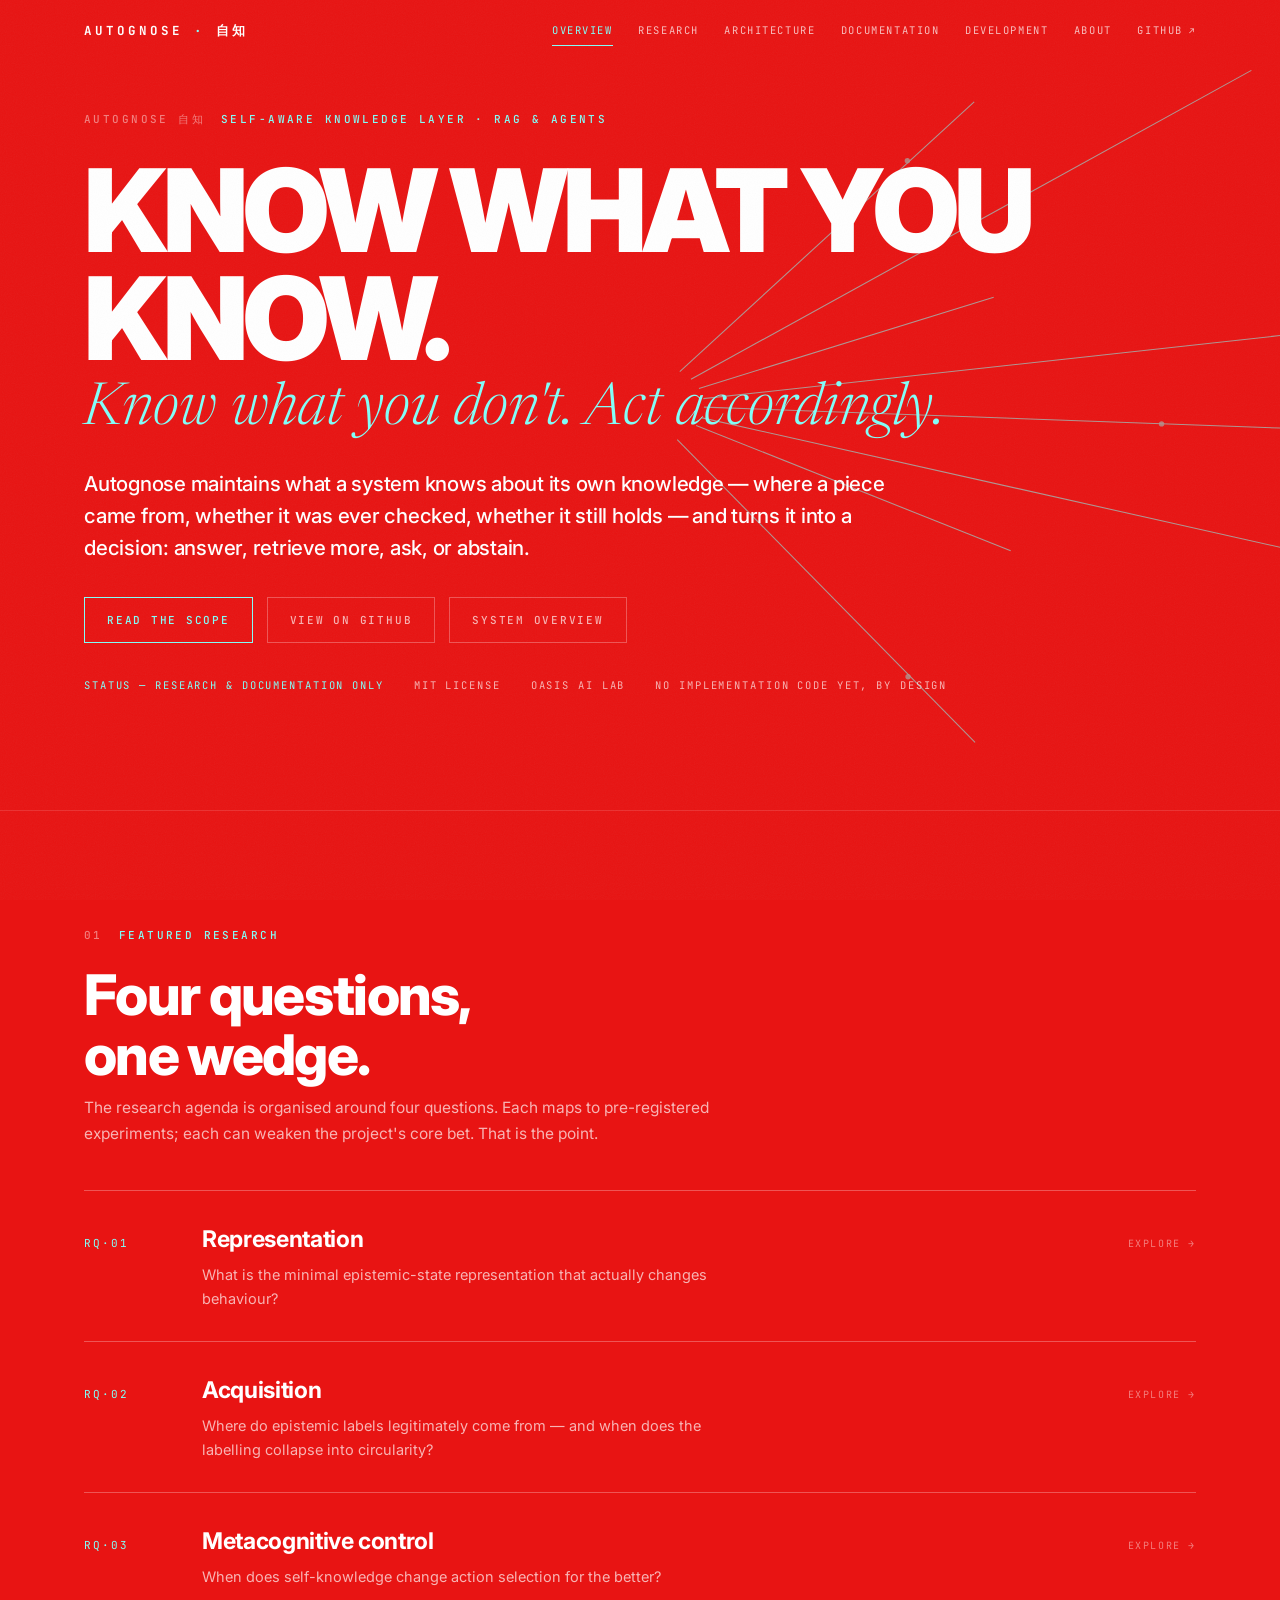
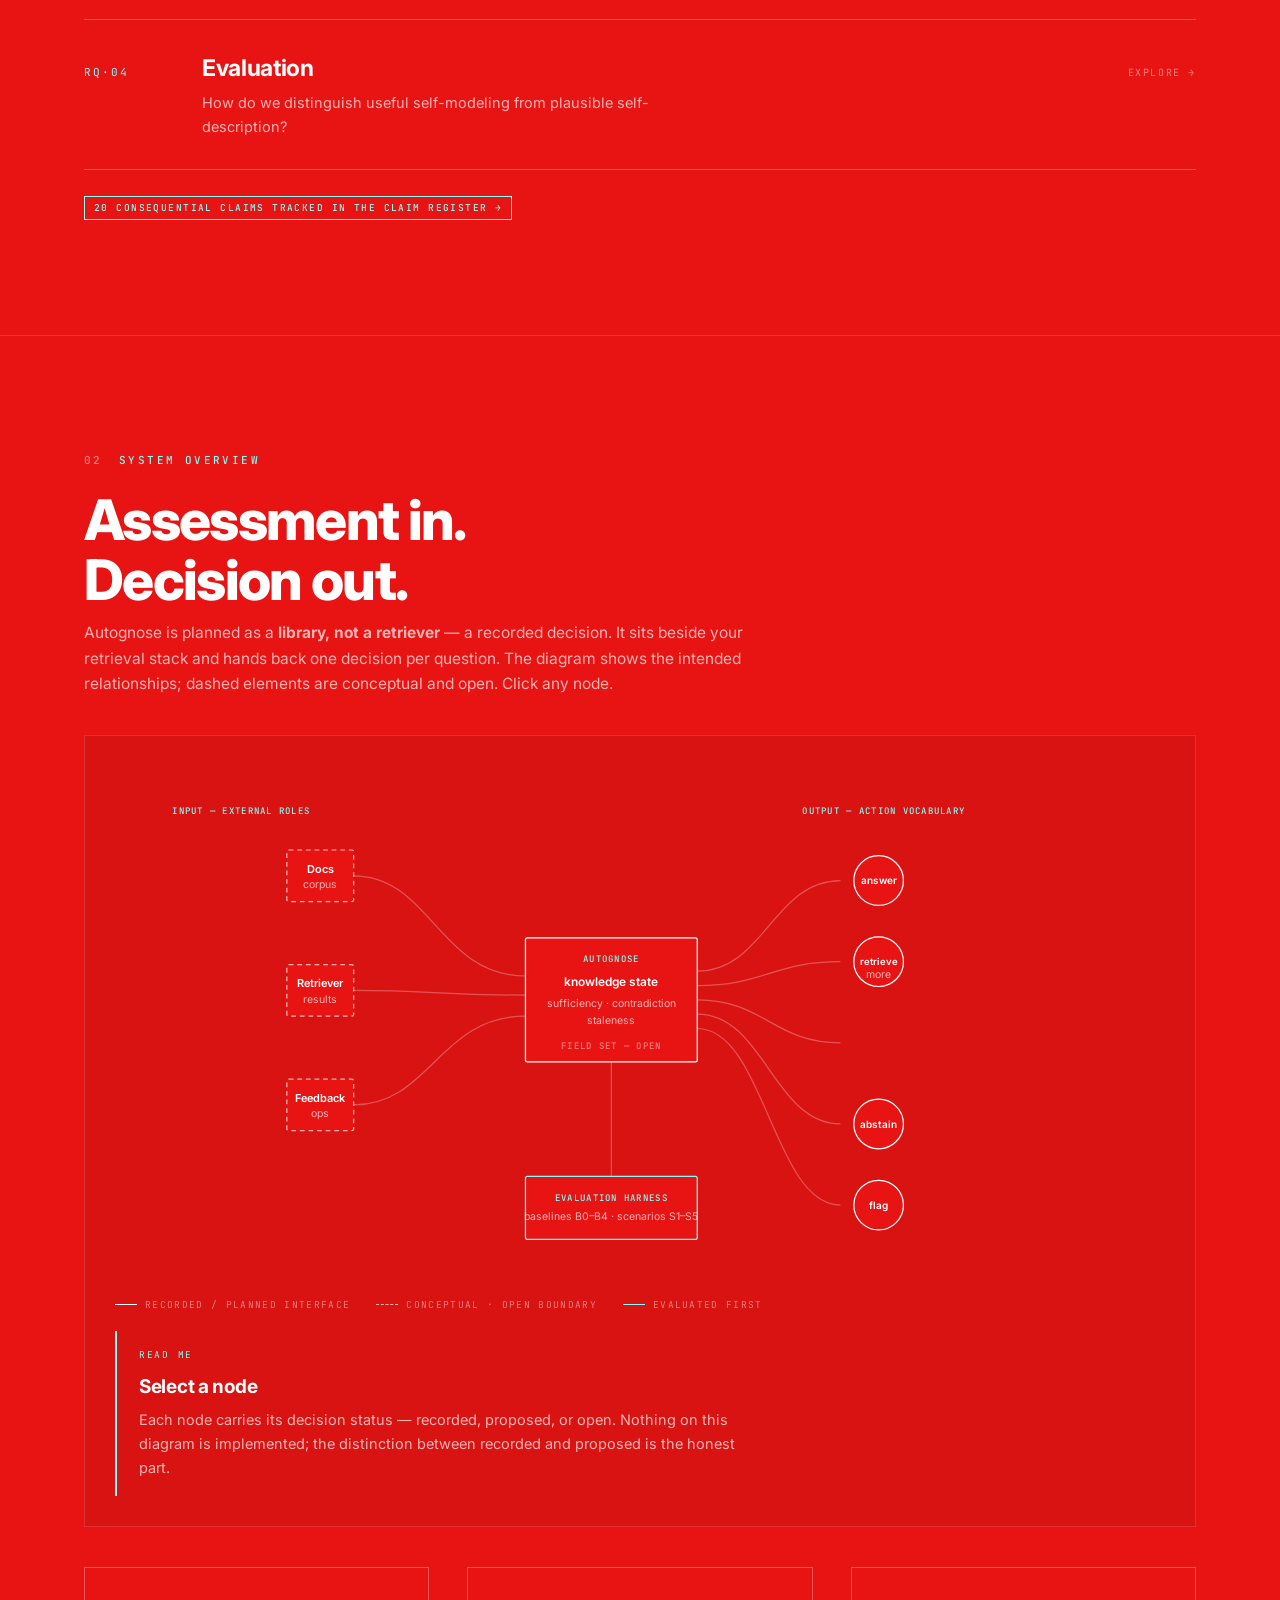
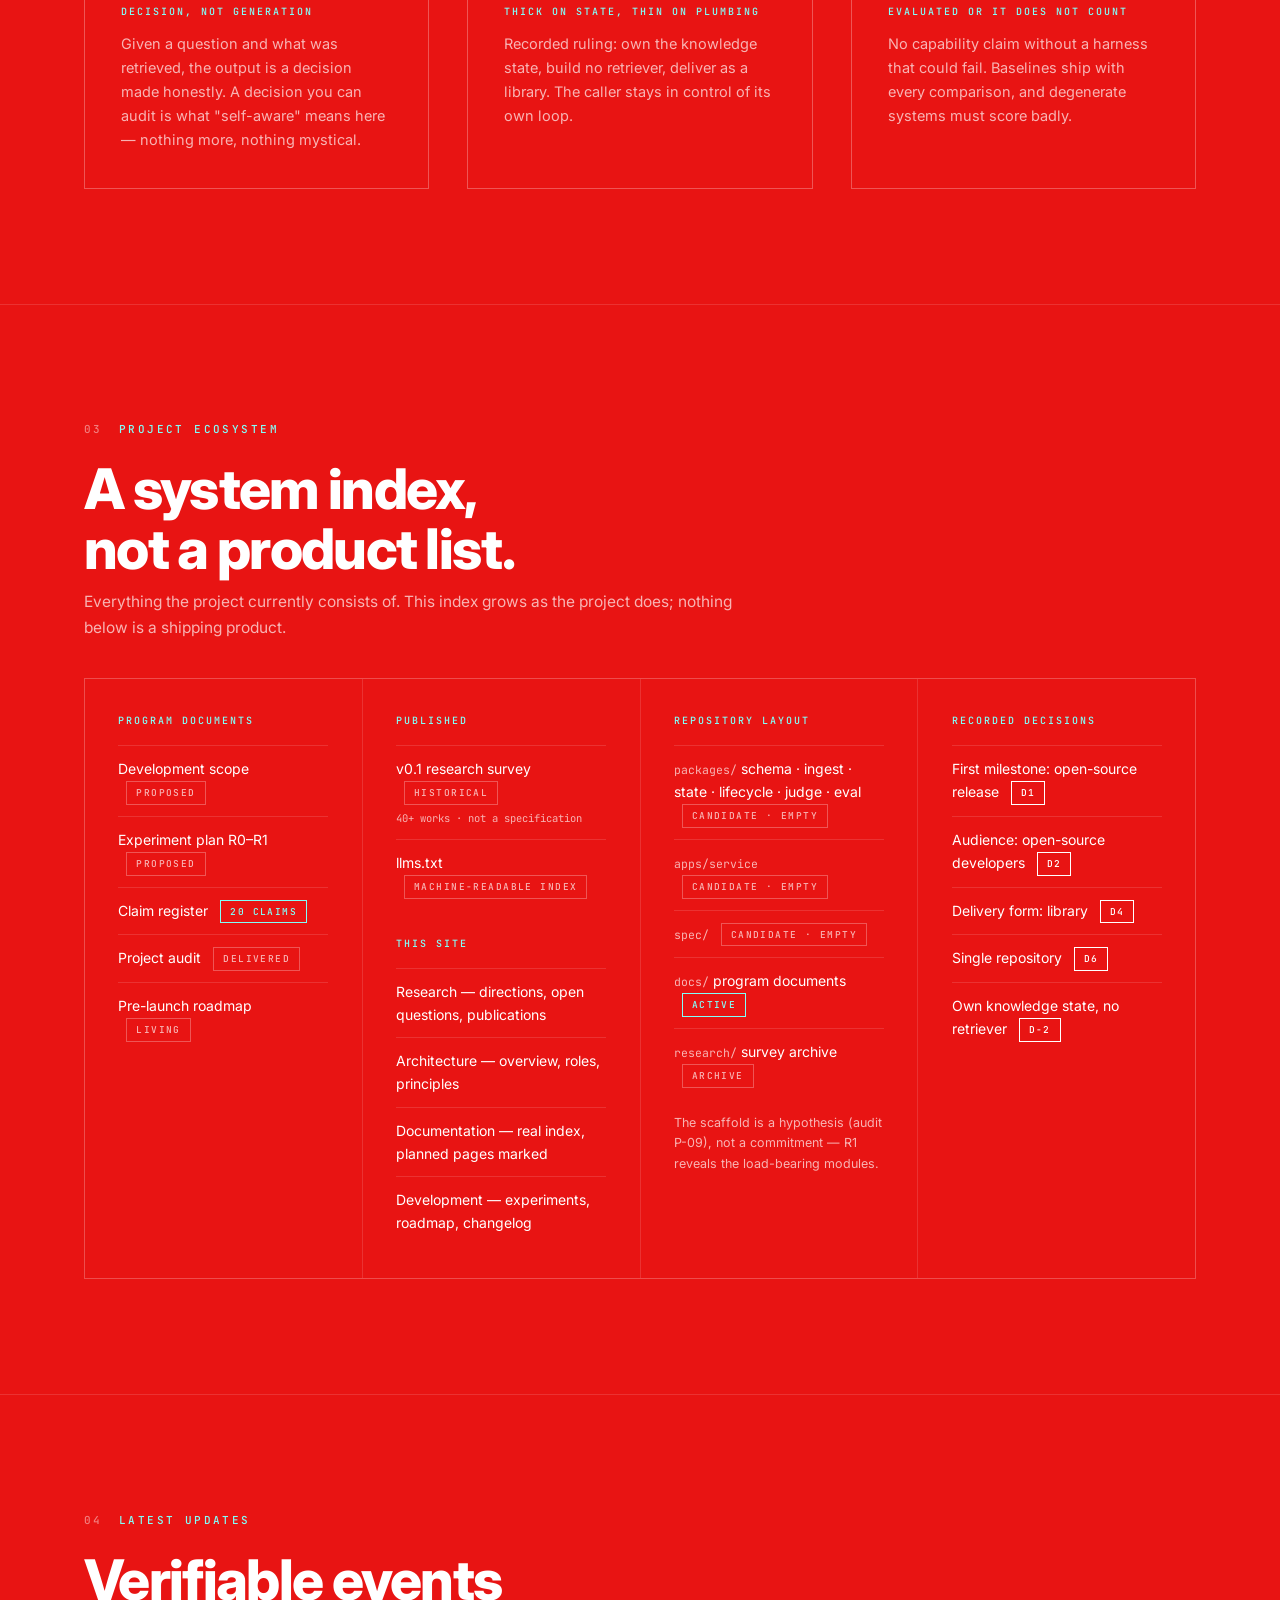
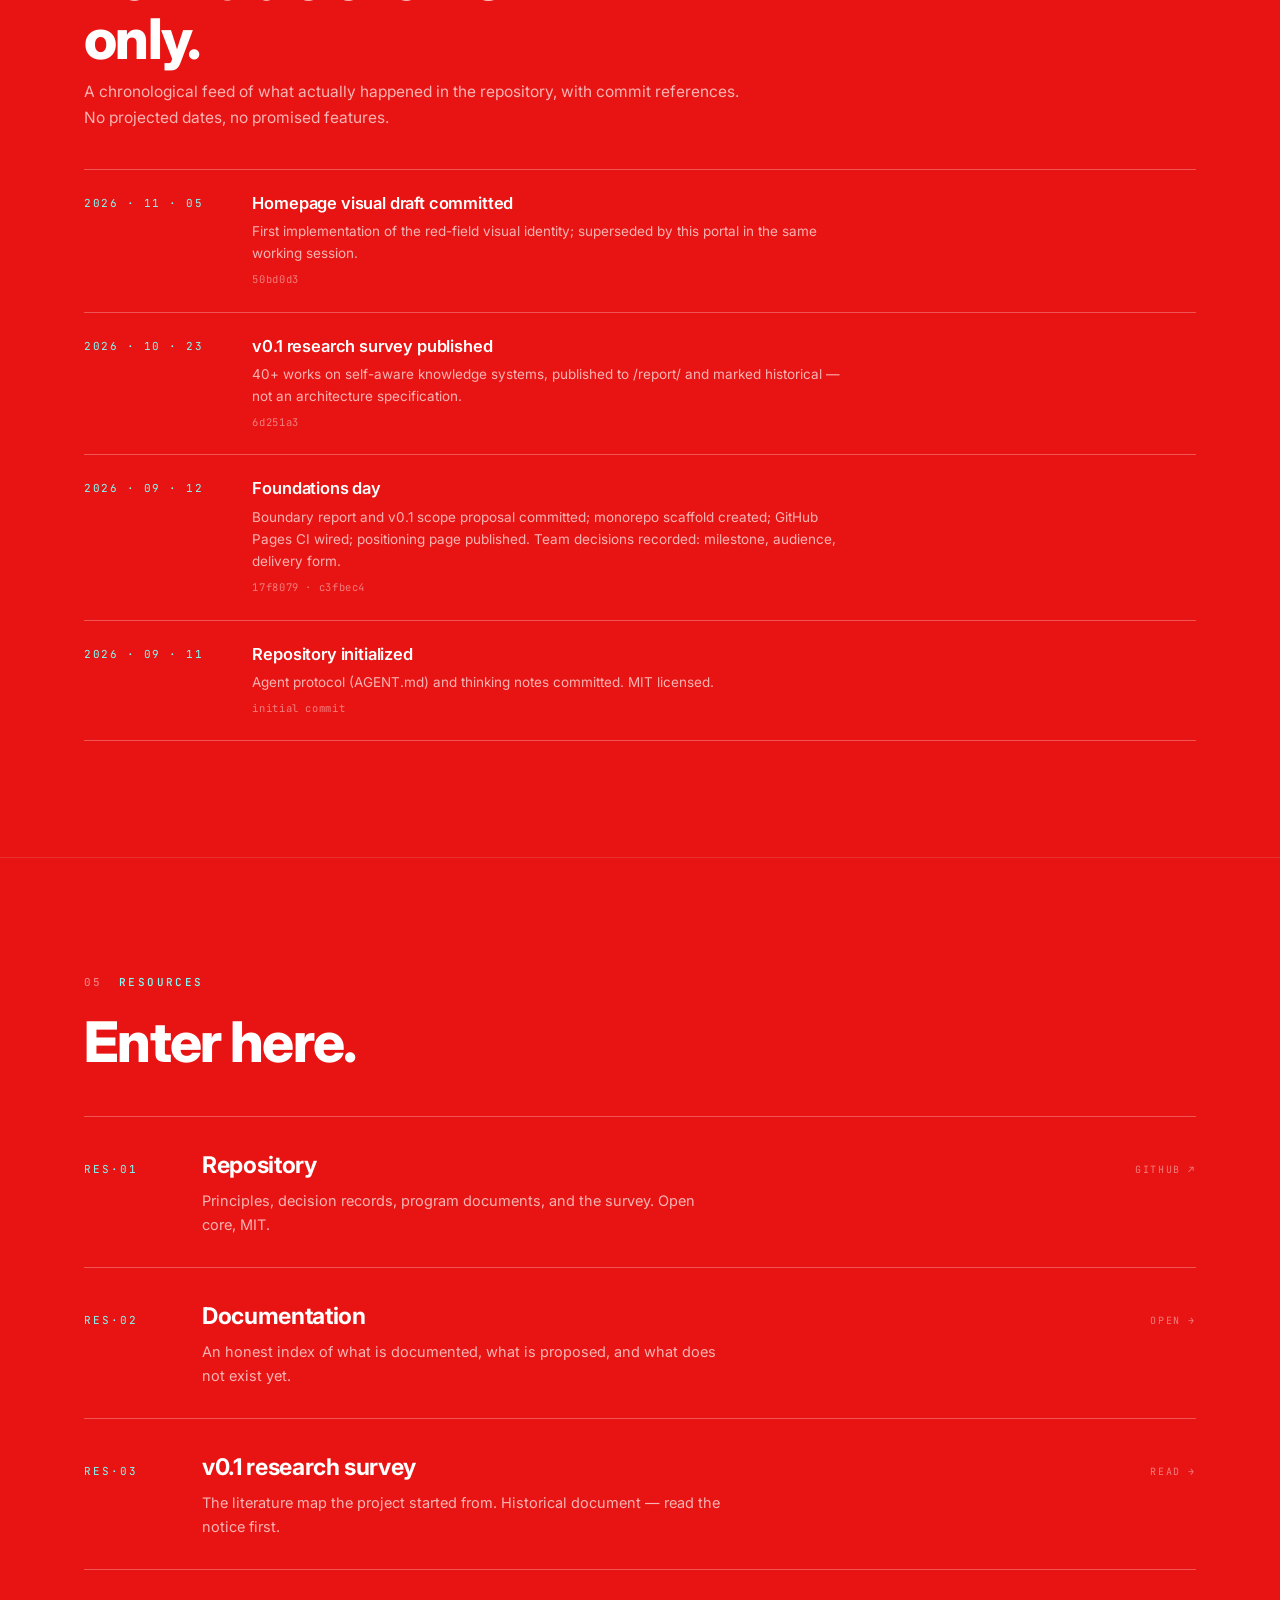
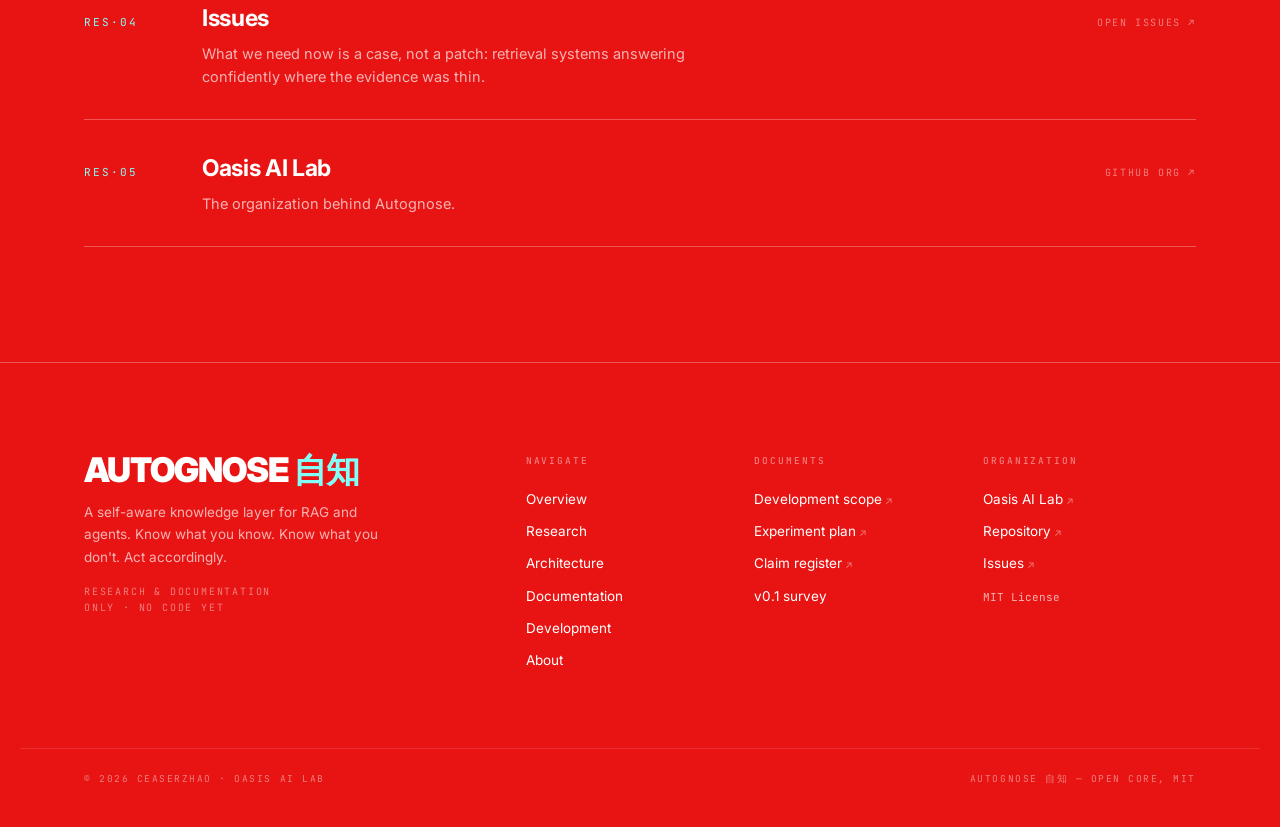
==== site/index.html @ 23b91447 "site: implement the official portal (multi-page) Replaces the single positioning page with a six-sec" ====
<!DOCTYPE html>
<html lang="en">
<head>
<meta charset="UTF-8">
<meta name="viewport" content="width=device-width, initial-scale=1.0">
<title>Autognose — Self-aware knowledge layer for RAG and agents</title>
<meta name="description" content="Autognose maintains what a system knows about its own knowledge — provenance, verification status, staleness, confidence — and turns it into a decision. Open-source research project. No code yet.">
<link rel="stylesheet" href="assets/portal.css">
</head>
<body data-page="overview" data-root="">

<!-- ═══ 02 · HERO ══════════════════════════════════════════════ -->
<section class="hero">
  <div class="hero-symbol" aria-hidden="true"><svg viewBox="0 0 1200 800" preserveAspectRatio="xMidYMid slice"><g></g></svg></div>
  <div class="wrap hero-inner">
    <p class="kicker rv"><span class="no">Autognose 自知</span> Self-aware knowledge layer · RAG &amp; agents</p>
    <h1 class="h-display" data-kinetic style="margin-top:28px">Know what you know.</h1>
    <h1 class="h-display" style="font-size:clamp(30px,4.6vw,64px);color:var(--cyan);text-transform:none;font-family:var(--serif);font-weight:300;letter-spacing:0;font-style:italic;margin-top:10px">Know what you don't. Act accordingly.</h1>
    <p class="lede rv d3" style="margin-top:30px">
      Autognose maintains what a system knows about its own knowledge — where a piece came from,
      whether it was ever checked, whether it still holds — and turns it into a decision:
      answer, retrieve more, ask, or abstain.
    </p>
    <div class="hero-actions rv d4">
      <a class="btn cy" href="https://github.com/Oasis-AI-Lab/Autognose/blob/main/docs/DEVELOPMENT_SCOPE.md" target="_blank" rel="noopener">Read the scope</a>
      <a class="btn ghost" href="https://github.com/Oasis-AI-Lab/Autognose" target="_blank" rel="noopener">View on GitHub</a>
      <a class="btn ghost" href="#overview">System overview</a>
    </div>
    <div class="hero-status rv d5">
      <span class="live">Status — research &amp; documentation only</span>
      <span>MIT license</span>
      <span>Oasis AI Lab</span>
      <span>No implementation code yet, by design</span>
    </div>
  </div>
</section>

<!-- ═══ 03 · FEATURED RESEARCH ═════════════════════════════════ -->
<section id="research">
  <div class="wrap">
    <p class="kicker rv"><span class="no">01</span> Featured research</p>
    <h2 class="h-xl rv-l" style="margin:22px 0 10px">Four questions,<br>one wedge.</h2>
    <p class="body-dim rv d1" style="margin-bottom:44px">
      The research agenda is organised around four questions. Each maps to pre-registered
      experiments; each can weaken the project's core bet. That is the point.
    </p>
    <div class="idx">
      <a class="idx-row rv" href="research/#rq-01">
        <span class="rn">RQ·01</span>
        <span><h3>Representation</h3>
          <p>What is the minimal epistemic-state representation that actually changes behaviour?</p></span>
        <span class="go">Explore →</span>
      </a>
      <a class="idx-row rv d1" href="research/#rq-02">
        <span class="rn">RQ·02</span>
        <span><h3>Acquisition</h3>
          <p>Where do epistemic labels legitimately come from — and when does the labelling collapse into circularity?</p></span>
        <span class="go">Explore →</span>
      </a>
      <a class="idx-row rv d2" href="research/#rq-03">
        <span class="rn">RQ·03</span>
        <span><h3>Metacognitive control</h3>
          <p>When does self-knowledge change action selection for the better?</p></span>
        <span class="go">Explore →</span>
      </a>
      <a class="idx-row rv d3" href="research/#rq-04">
        <span class="rn">RQ·04</span>
        <span><h3>Evaluation</h3>
          <p>How do we distinguish useful self-modeling from plausible self-description?</p></span>
        <span class="go">Explore →</span>
      </a>
    </div>
    <p class="rv d3" style="margin-top:22px">
      <a class="chip cy" href="https://github.com/Oasis-AI-Lab/Autognose/blob/main/docs/CLAIM_REGISTER.md" target="_blank" rel="noopener">20 consequential claims tracked in the claim register →</a>
    </p>
  </div>
</section>

<!-- ═══ 04 · SYSTEM OVERVIEW ═══════════════════════════════════ -->
<section id="overview">
  <div class="wrap">
    <p class="kicker rv"><span class="no">02</span> System overview</p>
    <h2 class="h-xl rv-l" style="margin:22px 0 10px">Assessment in.<br>Decision out.</h2>
    <p class="body-dim rv d1" style="margin-bottom:38px">
      Autognose is planned as a <strong>library, not a retriever</strong> — a recorded decision.
      It sits beside your retrieval stack and hands back one decision per question.
      The diagram shows the intended relationships; dashed elements are conceptual and open.
      Click any node.
    </p>

    <div class="diagram-block rv d1">
      <svg class="net" viewBox="0 0 1100 540" role="img" aria-label="Interactive diagram: information sources and retrieval results flow into the Autognose knowledge state, which drives one of five decision actions; an evaluation harness scores both">
        <!-- edges -->
        <path class="edge" data-edge d="M250,115 C330,115 340,220 430,220"/>
        <path class="edge" data-edge d="M250,235 C330,235 340,240 430,240"/>
        <path class="edge dash" data-edge d="M250,355 C330,355 340,262 430,262"/>
        <path class="edge" data-edge d="M610,215 C680,215 690,120 760,120"/>
        <path class="edge" data-edge d="M610,230 C680,230 690,205 760,205"/>
        <path class="edge" data-edge d="M610,245 C680,245 690,290 760,290"/>
        <path class="edge" data-edge d="M610,260 C680,260 690,375 760,375"/>
        <path class="edge" data-edge d="M610,275 C680,275 690,460 760,460"/>
        <path class="edge dash" data-edge d="M520,430 L520,310"/>

        <!-- inputs (external roles — dashed: conceptual boundary) -->
        <g data-node="sources" class="rv">
          <rect class="shape dash" x="180" y="88" width="70" height="54" rx="2"/>
          <text x="215" y="112" text-anchor="middle" font-size="11.5">Docs</text>
          <text class="sub" x="215" y="128" text-anchor="middle">corpus</text>
        </g>
        <g data-node="retrieval" class="rv d1">
          <rect class="shape dash" x="180" y="208" width="70" height="54" rx="2"/>
          <text x="215" y="232" text-anchor="middle" font-size="11.5">Retriever</text>
          <text class="sub" x="215" y="248" text-anchor="middle">results</text>
        </g>
        <g data-node="feedback" class="rv d2">
          <rect class="shape dash" x="180" y="328" width="70" height="54" rx="2"/>
          <text x="215" y="352" text-anchor="middle" font-size="11.5">Feedback</text>
          <text class="sub" x="215" y="368" text-anchor="middle">ops</text>
        </g>

        <!-- centre: knowledge state -->
        <g data-node="state">
          <rect class="shape" x="430" y="180" width="180" height="130" rx="2"/>
          <text class="lbl" x="520" y="205" text-anchor="middle">Autognose</text>
          <text x="520" y="230" text-anchor="middle" font-size="12.5">knowledge state</text>
          <text class="sub" x="520" y="252" text-anchor="middle">sufficiency · contradiction</text>
          <text class="sub" x="520" y="270" text-anchor="middle">staleness</text>
          <text class="lbl" x="520" y="296" text-anchor="middle" style="fill:var(--faint)">field set — open</text>
        </g>

        <!-- actions -->
        <g data-node="actions">
          <g class="rv d2"><circle class="shape" cx="800" cy="120" r="26"/><text x="800" y="124" text-anchor="middle" font-size="10.5">answer</text></g>
          <g class="rv d3"><circle class="shape" cx="800" cy="205" r="26"/><text x="800" y="209" text-anchor="middle" font-size="10">retrieve</text><text class="sub" x="800" y="222" text-anchor="middle">more</text></g>
          <g class="rv d3"><circle class="shape" cx="800" cy="290" r="26"/><text x="800" y="294" text-anchor="middle" font-size="10.5">ask</text></g>
          <g class="rv d4"><circle class="shape" cx="800" cy="375" r="26"/><text x="800" y="379" text-anchor="middle" font-size="10.5">abstain</text></g>
          <g class="rv d4"><circle class="shape" cx="800" cy="460" r="26"/><text x="800" y="464" text-anchor="middle" font-size="10.5">flag</text></g>
        </g>

        <!-- evaluation harness -->
        <g data-node="harness" class="rv d5">
          <rect class="shape open" x="430" y="430" width="180" height="66" rx="2"/>
          <text class="lbl" x="520" y="456" text-anchor="middle">Evaluation harness</text>
          <text class="sub" x="520" y="476" text-anchor="middle">baselines B0–B4 · scenarios S1–S5</text>
        </g>

        <text class="lbl" x="60" y="50">input — external roles</text>
        <text class="lbl" x="720" y="50">output — action vocabulary</text>
      </svg>

      <div class="legend">
        <span><i></i>Recorded / planned interface</span>
        <span class="l-dash"><i></i>Conceptual · open boundary</span>
        <span class="l-cyan"><i></i>Evaluated first</span>
      </div>

      <div class="detail" aria-live="polite">
        <p class="dt-tag">Read me</p>
        <h3>Select a node</h3>
        <p>Each node carries its decision status — recorded, proposed, or open. Nothing on this
        diagram is implemented; the distinction between recorded and proposed is the honest part.</p>
      </div>
    </div>

    <script type="application/json" id="node-data">
    {
      "sources":   {"status":"External role · recorded boundary","title":"Information sources","body":"Evidence, observations, historical records, operational feedback. Autognose consumes what they expose; it does not own them."},
      "retrieval": {"status":"External role · recorded decision (D-2)","title":"Retrieval results","body":"The caller's retriever stays untouched. Recorded ruling: Autognose owns knowledge state and builds no retriever — the caller decides whether to act on the assessment."},
      "feedback":  {"status":"External role · proposed (limited scenarios)","title":"Operational feedback","body":"Tool states, source health, task context. Scoped to limited scenarios in the first milestone only; everything beyond that is deferred, not promised."},
      "state":     {"status":"Autognose · proposed focus","title":"Knowledge state","body":"Assessments along three proposed phenomena: evidence sufficiency, contradiction, staleness — observable from document metadata plus retrieval scores, no model internals required. The exact field set is the project's longest-standing open decision (OD-2): it determines the public API, so none exists yet."},
      "actions":   {"status":"Output contract · proposed","title":"Action vocabulary","body":"One action per question: answer, retrieve more, ask, abstain, or flag for review. 'Unknown' is a legal assessment — a system that cannot tell must be able to say so without penalty."},
      "harness":   {"status":"R0 · proposed, pre-registered","title":"Evaluation harness","body":"An evaluation that can fail honestly: five scenario families with ground truth by construction, five baselines (always-answer, always-abstain, retrieval-only, rule-based, score-only), and assessment quality reported separately from downstream utility. Always."}
    }
    </script>

    <div class="panel-grid" style="margin-top:40px">
      <div class="panel rv"><h4>Decision, not generation</h4>
        <p>Given a question and what was retrieved, the output is a decision made honestly.
        A decision you can audit is what "self-aware" means here — nothing more, nothing mystical.</p></div>
      <div class="panel rv d1"><h4>Thick on state, thin on plumbing</h4>
        <p>Recorded ruling: own the knowledge state, build no retriever, deliver as a library.
        The caller stays in control of its own loop.</p></div>
      <div class="panel rv d2"><h4>Evaluated or it does not count</h4>
        <p>No capability claim without a harness that could fail. Baselines ship with every
        comparison, and degenerate systems must score badly.</p></div>
    </div>
  </div>
</section>

<!-- ═══ 05 · PROJECT ECOSYSTEM ═════════════════════════════════ -->
<section id="ecosystem">
  <div class="wrap">
    <p class="kicker rv"><span class="no">03</span> Project ecosystem</p>
    <h2 class="h-xl rv-l" style="margin:22px 0 10px">A system index,<br>not a product list.</h2>
    <p class="body-dim rv d1" style="margin-bottom:38px">
      Everything the project currently consists of. This index grows as the project does;
      nothing below is a shipping product.
    </p>
    <div class="eco">
      <div class="eco-col eco-4 rv">
        <h3>Program documents</h3>
        <ul>
          <li><a href="https://github.com/Oasis-AI-Lab/Autognose/blob/main/docs/DEVELOPMENT_SCOPE.md" target="_blank" rel="noopener">Development scope</a> <span class="chip">proposed</span></li>
          <li><a href="https://github.com/Oasis-AI-Lab/Autognose/blob/main/docs/EXPERIMENT_PLAN.md" target="_blank" rel="noopener">Experiment plan R0–R1</a> <span class="chip">proposed</span></li>
          <li><a href="https://github.com/Oasis-AI-Lab/Autognose/blob/main/docs/CLAIM_REGISTER.md" target="_blank" rel="noopener">Claim register</a> <span class="chip cy">20 claims</span></li>
          <li><a href="https://github.com/Oasis-AI-Lab/Autognose/blob/main/docs/research/PROJECT_AUDIT.md" target="_blank" rel="noopener">Project audit</a> <span class="chip">delivered</span></li>
          <li><a href="https://github.com/Oasis-AI-Lab/Autognose/blob/main/docs/roadmap/PRE_LAUNCH_ROADMAP.md" target="_blank" rel="noopener">Pre-launch roadmap</a> <span class="chip">living</span></li>
        </ul>
      </div>
      <div class="eco-col eco-4 rv d1">
        <h3>Published</h3>
        <ul>
          <li><a href="report/">v0.1 research survey</a> <span class="chip">historical</span>
            <br><span class="mono" style="font-size:10.5px">40+ works · not a specification</span></li>
          <li><a href="https://raw.githubusercontent.com/Oasis-AI-Lab/Autognose/main/site/llms.txt" target="_blank" rel="noopener">llms.txt</a> <span class="chip">machine-readable index</span></li>
        </ul>
        <h3 style="margin-top:26px">This site</h3>
        <ul>
          <li><a href="research/">Research</a> — directions, open questions, publications</li>
          <li><a href="architecture/">Architecture</a> — overview, roles, principles</li>
          <li><a href="documentation/">Documentation</a> — real index, planned pages marked</li>
          <li><a href="development/">Development</a> — experiments, roadmap, changelog</li>
        </ul>
      </div>
      <div class="eco-col eco-4 rv d2">
        <h3>Repository layout</h3>
        <ul>
          <li><span class="mono">packages/</span> schema · ingest · state · lifecycle · judge · eval <span class="chip">candidate · empty</span></li>
          <li><span class="mono">apps/service</span> <span class="chip">candidate · empty</span></li>
          <li><span class="mono">spec/</span> <span class="chip">candidate · empty</span></li>
          <li><span class="mono">docs/</span> program documents <span class="chip cy">active</span></li>
          <li><span class="mono">research/</span> survey archive <span class="chip">archive</span></li>
        </ul>
        <p class="body-dim" style="font-size:12.5px;margin-top:14px">The scaffold is a hypothesis
        (audit P-09), not a commitment — R1 reveals the load-bearing modules.</p>
      </div>
      <div class="eco-col eco-4 rv d3">
        <h3>Recorded decisions</h3>
        <ul>
          <li>First milestone: open-source release <span class="chip wt">D1</span></li>
          <li>Audience: open-source developers <span class="chip wt">D2</span></li>
          <li>Delivery form: library <span class="chip wt">D4</span></li>
          <li>Single repository <span class="chip wt">D6</span></li>
          <li>Own knowledge state, no retriever <span class="chip wt">D-2</span></li>
        </ul>
      </div>
    </div>
  </div>
</section>

<!-- ═══ 06 · LATEST UPDATES ════════════════════════════════════ -->
<section id="updates">
  <div class="wrap">
    <p class="kicker rv"><span class="no">04</span> Latest updates</p>
    <h2 class="h-xl rv-l" style="margin:22px 0 10px">Verifiable events<br>only.</h2>
    <p class="body-dim rv d1" style="margin-bottom:38px">
      A chronological feed of what actually happened in the repository, with commit references.
      No projected dates, no promised features.
    </p>
    <div class="feed">
      <div class="feed-item rv">
        <span class="fd">2026 · 11 · 05</span>
        <div><h3>Homepage visual draft committed</h3>
          <p>First implementation of the red-field visual identity; superseded by this portal in the same working session.</p>
          <span class="sha">50bd0d3</span></div>
      </div>
      <div class="feed-item rv d1">
        <span class="fd">2026 · 10 · 23</span>
        <div><h3>v0.1 research survey published</h3>
          <p>40+ works on self-aware knowledge systems, published to /report/ and marked historical — not an architecture specification.</p>
          <span class="sha">6d251a3</span></div>
      </div>
      <div class="feed-item rv d2">
        <span class="fd">2026 · 09 · 12</span>
        <div><h3>Foundations day</h3>
          <p>Boundary report and v0.1 scope proposal committed; monorepo scaffold created; GitHub Pages CI wired; positioning page published. Team decisions recorded: milestone, audience, delivery form.</p>
          <span class="sha">17f8079 · c3fbec4</span></div>
      </div>
      <div class="feed-item rv d3">
        <span class="fd">2026 · 09 · 11</span>
        <div><h3>Repository initialized</h3>
          <p>Agent protocol (AGENT.md) and thinking notes committed. MIT licensed.</p>
          <span class="sha">initial commit</span></div>
      </div>
    </div>
  </div>
</section>

<!-- ═══ 07 · RESOURCES ═════════════════════════════════════════ -->
<section id="resources">
  <div class="wrap">
    <p class="kicker rv"><span class="no">05</span> Resources</p>
    <h2 class="h-xl rv-l" style="margin:22px 0 44px">Enter here.</h2>
    <div class="idx">
      <a class="idx-row rv" href="https://github.com/Oasis-AI-Lab/Autognose" target="_blank" rel="noopener">
        <span class="rn">RES·01</span>
        <span><h3>Repository</h3><p>Principles, decision records, program documents, and the survey. Open core, MIT.</p></span>
        <span class="go">GitHub ↗</span>
      </a>
      <a class="idx-row rv d1" href="documentation/">
        <span class="rn">RES·02</span>
        <span><h3>Documentation</h3><p>An honest index of what is documented, what is proposed, and what does not exist yet.</p></span>
        <span class="go">Open →</span>
      </a>
      <a class="idx-row rv d2" href="report/">
        <span class="rn">RES·03</span>
        <span><h3>v0.1 research survey</h3><p>The literature map the project started from. Historical document — read the notice first.</p></span>
        <span class="go">Read →</span>
      </a>
      <a class="idx-row rv d3" href="https://github.com/Oasis-AI-Lab/Autognose/issues" target="_blank" rel="noopener">
        <span class="rn">RES·04</span>
        <span><h3>Issues</h3><p>What we need now is a case, not a patch: retrieval systems answering confidently where the evidence was thin.</p></span>
        <span class="go">Open issues ↗</span>
      </a>
      <a class="idx-row rv d4" href="https://github.com/Oasis-AI-Lab" target="_blank" rel="noopener">
        <span class="rn">RES·05</span>
        <span><h3>Oasis AI Lab</h3><p>The organization behind Autognose.</p></span>
        <span class="go">GitHub org ↗</span>
      </a>
    </div>
  </div>
</section>

<script src="assets/portal.js"></script>
</body>
</html>
---- site/assets/portal.css ----
/* ════════════════════════════════════════════════════════════════
   AUTOGNOSE · PORTAL DESIGN SYSTEM
   Palette (fixed by design brief):  field #E81413 · type #FFFFFF · accent #82FFF9
   Typography: Inter (display/text) · JetBrains Mono (labels/data) · Newsreader (accent italics)
   Structure: 12-col grid, hairline rules, constructive linework, no cards-with-shadows.
   Motion: one easing curve, two durations; everything gated on .js and
           prefers-reduced-motion.
   ════════════════════════════════════════════════════════════════ */
@import url('https://fonts.googleapis.com/css2?family=Inter:wght@400;500;600;700;800;900&family=Newsreader:ital,opsz,wght@1,6..72,300;1,6..72,400&family=JetBrains+Mono:wght@400;500;700&display=swap');

:root{
  --red:#E81413;
  --red-deep:#C40F0E;
  --red-dark:#9E0B0A;
  --white:#FFFFFF;
  --cyan:#82FFF9;
  --hair:rgba(255,255,255,.28);
  --hair-faint:rgba(255,255,255,.13);
  --dim:rgba(255,255,255,.68);
  --faint:rgba(255,255,255,.45);
  --mono:"JetBrains Mono",ui-monospace,SFMono-Regular,Menlo,Consolas,monospace;
  --sans:"Inter","Noto Sans SC","PingFang SC","Microsoft YaHei",sans-serif;
  --serif:"Newsreader",Georgia,"Songti SC",serif;
  --max:1240px;
  --gutter:clamp(22px,5vw,72px);
  --ease:cubic-bezier(.16,1,.3,1);
  --t-fast:.35s;
  --t-slow:.9s;
}

*{box-sizing:border-box;margin:0;padding:0}
html{scroll-behavior:smooth;-webkit-text-size-adjust:100%}
body{
  background:var(--red);color:var(--white);
  font-family:var(--sans);font-size:16.5px;line-height:1.65;
  -webkit-font-smoothing:antialiased;overflow-x:clip;
}
::selection{background:var(--cyan);color:var(--red)}
a{color:inherit;text-decoration:none}
img,svg{display:block;max-width:100%}

/* film grain */
body::after{
  content:"";position:fixed;inset:0;z-index:60;pointer-events:none;
  background-image:url("data:image/svg+xml,%3Csvg xmlns='http://www.w3.org/2000/svg' width='160' height='160'%3E%3Cfilter id='n'%3E%3CfeTurbulence type='fractalNoise' baseFrequency='0.9' numOctaves='2' stitchTiles='stitch'/%3E%3CfeColorMatrix type='saturate' values='0'/%3E%3CfeComponentTransfer%3E%3CfeFuncA type='linear' slope='0.05'/%3E%3C/feComponentTransfer%3E%3C/filter%3E%3Crect width='160' height='160' filter='url(%23n)'/%3E%3C/svg%3E");
}

.wrap{max-width:var(--max);margin:0 auto;padding:0 var(--gutter)}
section{position:relative;padding:clamp(72px,9vw,132px) 0}
section + section{border-top:1px solid var(--hair-faint)}

/* ── typography ─────────────────────────────────────────────── */
.kicker{
  font-family:var(--mono);font-size:11px;font-weight:500;
  letter-spacing:.22em;text-transform:uppercase;color:var(--cyan);
  display:flex;align-items:baseline;gap:16px;
}
.kicker .no{color:var(--faint)}
.h-display{
  font-weight:900;letter-spacing:-.045em;line-height:.94;text-transform:uppercase;
  font-size:clamp(52px,9vw,132px);
}
.h-xl{font-weight:800;font-size:clamp(32px,4.4vw,56px);letter-spacing:-.03em;line-height:1.06;text-wrap:balance}
.h-lg{font-weight:700;font-size:clamp(21px,2.2vw,27px);letter-spacing:-.018em;line-height:1.25}
.lede{font-size:clamp(17px,1.6vw,21px);font-weight:500;letter-spacing:-.012em;line-height:1.55;max-width:62ch}
.body-dim{color:var(--dim);font-size:15.5px;max-width:66ch}
em.acc{font-family:var(--serif);font-style:italic;font-weight:300;color:var(--cyan)}
.mono{font-family:var(--mono)}

/* ── hairline rule that grows on scroll ─────────────────────── */
.rule{height:1px;background:var(--hair);transform:scaleX(0);transform-origin:left;transition:transform 1.1s var(--ease)}
.js .rule{transform:scaleX(0)}
.rule.in{transform:scaleX(1)}
@media(min-width:0px){html:not(.js) .rule{transform:scaleX(1)}}

/* ── status chips ───────────────────────────────────────────── */
.chip{
  display:inline-block;font-family:var(--mono);font-size:9.5px;font-weight:500;
  letter-spacing:.15em;text-transform:uppercase;
  border:1px solid var(--hair);padding:3px 9px;color:var(--dim);white-space:nowrap;
}
.chip.cy{color:var(--cyan);border-color:var(--cyan)}
.chip.wt{color:var(--white);border-color:var(--white)}

/* ── nav ────────────────────────────────────────────────────── */
.nav{
  position:fixed;top:0;left:0;right:0;z-index:40;
  border-bottom:1px solid transparent;
  transition:background var(--t-fast) var(--ease),border-color var(--t-fast) var(--ease);
}
.nav.scrolled{background:rgba(126,9,8,.82);backdrop-filter:blur(8px);border-bottom-color:var(--hair-faint)}
.nav-in{
  max-width:var(--max);margin:0 auto;padding:16px var(--gutter);
  display:flex;align-items:center;justify-content:space-between;gap:20px;
}
.brand{font-family:var(--mono);font-weight:700;font-size:12.5px;letter-spacing:.24em;text-transform:uppercase}
.brand em{font-style:normal;color:var(--cyan)}
.nav-links{display:flex;gap:clamp(14px,2vw,28px);font-family:var(--mono);font-size:10.5px;letter-spacing:.15em;text-transform:uppercase}
.nav-links a{opacity:.72;padding:6px 0;border-bottom:1px solid transparent;transition:opacity var(--t-fast),border-color var(--t-fast),color var(--t-fast)}
.nav-links a:hover{opacity:1;color:var(--cyan)}
.nav-links a[aria-current="page"]{opacity:1;color:var(--cyan);border-bottom-color:var(--cyan)}
.nav-links a.ext::after{content:" ↗";font-size:9px}
@media(max-width:880px){.nav-links{display:none}.nav-toggle{display:inline-flex!important}}

.nav-toggle{
  display:none;align-items:center;gap:8px;background:none;border:1px solid var(--hair);
  color:var(--white);font-family:var(--mono);font-size:10px;letter-spacing:.18em;
  text-transform:uppercase;padding:8px 12px;cursor:pointer;
}
.nav-toggle:hover{border-color:var(--cyan);color:var(--cyan)}
.mobile-menu{
  display:none;position:fixed;inset:0;z-index:39;background:rgba(126,9,8,.97);
  padding:110px var(--gutter) 40px;flex-direction:column;gap:6px;
}
.mobile-menu.open{display:flex}
.mobile-menu a{
  font-weight:800;font-size:clamp(30px,8vw,44px);letter-spacing:-.03em;text-transform:uppercase;
  padding:10px 0;border-bottom:1px solid var(--hair-faint);
}
.mobile-menu a:hover,.mobile-menu a[aria-current="page"]{color:var(--cyan)}
.mobile-menu .mm-meta{font-family:var(--mono);font-size:10px;letter-spacing:.2em;text-transform:uppercase;color:var(--faint);margin-top:auto}

/* ── buttons ────────────────────────────────────────────────── */
.btn{
  display:inline-flex;align-items:center;gap:10px;
  font-family:var(--mono);font-size:11px;font-weight:500;letter-spacing:.16em;text-transform:uppercase;
  padding:13px 22px;border:1px solid var(--white);
  transition:background var(--t-fast) var(--ease),color var(--t-fast) var(--ease),border-color var(--t-fast) var(--ease);
}
.btn:hover{background:var(--white);color:var(--red)}
.btn.cy{border-color:var(--cyan);color:var(--cyan)}
.btn.cy:hover{background:var(--cyan);color:var(--red)}
.btn.ghost{border-color:var(--hair);color:var(--dim)}
.btn.ghost:hover{border-color:var(--white);color:var(--white);background:transparent}
:focus-visible{outline:2px solid var(--cyan);outline-offset:3px}

/* ── reveal primitives (gated on .js) ───────────────────────── */
html.js .rv,html.js .rv-l,html.js .rv-r{opacity:0;transition:opacity var(--t-slow) var(--ease),transform var(--t-slow) var(--ease)}
html.js .rv{transform:translateY(24px)}
html.js .rv-l{transform:translateX(-30px)}
html.js .rv-r{transform:translateX(30px)}
html.js .rv.in,html.js .rv-l.in,html.js .rv-r.in{opacity:1;transform:none}
.d1{transition-delay:.07s}.d2{transition-delay:.14s}.d3{transition-delay:.21s}
.d4{transition-delay:.28s}.d5{transition-delay:.35s}.d6{transition-delay:.42s}

/* ── page hero (subpages) ───────────────────────────────────── */
.page-head{padding:calc(120px + clamp(40px,7vw,90px)) 0 clamp(40px,5vw,64px)}
.page-head .crumb{font-family:var(--mono);font-size:10px;letter-spacing:.2em;text-transform:uppercase;color:var(--faint);margin-bottom:22px}
.page-head h1{font-weight:900;font-size:clamp(42px,7vw,92px);letter-spacing:-.04em;line-height:.98;text-transform:uppercase}
.page-head .lede{margin-top:24px}

/* ── index rows (research directions / resources) ───────────── */
.idx{border-top:1px solid var(--hair)}
.idx-row{
  display:grid;grid-template-columns:86px 1fr auto;gap:clamp(14px,2.5vw,34px);align-items:baseline;
  border-bottom:1px solid var(--hair);padding:clamp(20px,2.6vw,30px) 0;
  transition:background var(--t-fast) var(--ease),padding-left var(--t-fast) var(--ease);
}
.idx-row:hover{background:rgba(255,255,255,.045);padding-left:12px}
.idx-row .rn{font-family:var(--mono);font-size:11px;letter-spacing:.18em;color:var(--cyan)}
.idx-row h3{font-weight:700;font-size:clamp(18px,2vw,23px);letter-spacing:-.015em;margin-bottom:4px}
.idx-row p{color:var(--dim);font-size:14.5px;max-width:58ch}
.idx-row .go{font-family:var(--mono);font-size:10px;letter-spacing:.16em;text-transform:uppercase;color:var(--faint);white-space:nowrap}
.idx-row:hover .go{color:var(--cyan)}
@media(max-width:720px){.idx-row{grid-template-columns:56px 1fr}.idx-row .go{display:none}}

/* ── tables ─────────────────────────────────────────────────── */
.tbl{width:100%;border-collapse:collapse;font-size:13.5px;text-align:left}
.tbl th{
  font-family:var(--mono);font-size:9.5px;font-weight:500;letter-spacing:.16em;text-transform:uppercase;
  color:var(--faint);border-bottom:1px solid var(--hair);padding:10px 14px 10px 0;
}
.tbl td{border-bottom:1px solid var(--hair-faint);padding:12px 14px 12px 0;vertical-align:top;color:var(--dim)}
.tbl td:first-child{color:var(--white);font-weight:600;white-space:nowrap}
.tbl .cy{color:var(--cyan);font-family:var(--mono);font-size:12px}
.tbl-scroll{overflow-x:auto}

/* ── belief / principle rows ────────────────────────────────── */
.rows{border-top:1px solid var(--hair)}
.row-item{border-bottom:1px solid var(--hair);padding:20px 0;display:grid;grid-template-columns:64px 1fr;gap:18px}
.row-item .n{font-family:var(--mono);font-size:11px;letter-spacing:.14em;color:var(--cyan);padding-top:5px}
.row-item h3{font-weight:700;font-size:17.5px;letter-spacing:-.012em;margin-bottom:4px}
.row-item p{color:var(--dim);font-size:14.5px;max-width:60ch}
.row-item .kw{color:var(--cyan);font-weight:600}

/* ── note / callout panels (no shadows — border only) ───────── */
.panel{border:1px solid var(--hair);padding:clamp(20px,3vw,36px)}
.panel.cy{border-color:var(--cyan)}
.panel h4{font-family:var(--mono);font-size:10px;font-weight:500;letter-spacing:.2em;text-transform:uppercase;color:var(--cyan);margin-bottom:12px}
.panel p{font-size:14.5px;color:var(--dim)}
.panel-grid{display:grid;grid-template-columns:repeat(auto-fit,minmax(230px,1fr));gap:18px clamp(20px,3vw,40px)}

/* ── diagram (system overview) ──────────────────────────────── */
.diagram-block{border:1px solid var(--hair-faint);padding:clamp(14px,2.4vw,30px);background:rgba(0,0,0,.07)}
.net{width:100%;height:auto}
.net .edge{stroke:var(--hair);stroke-width:1.3;fill:none}
.net .edge.hot{stroke:var(--cyan)}
.net .edge.dash{stroke-dasharray:5 5}
.net .shape{fill:var(--red);stroke:var(--white);stroke-width:1.3}
.net .shape.dash{stroke-dasharray:5 4;stroke:var(--dim)}
.net .shape.open{stroke:var(--cyan)}
.net .core{fill:var(--cyan)}
.net text{fill:var(--white);font-family:var(--sans);font-weight:600}
.net .lbl{fill:var(--cyan);font-family:var(--mono);font-size:9.5px;font-weight:500;letter-spacing:.14em;text-transform:uppercase}
.net .sub{fill:var(--dim);font-weight:400;font-size:11px}
.net [data-node]{cursor:pointer}
.net [data-node]:focus{outline:none}
.net [data-node]:focus .shape,.net [data-node]:hover .shape{stroke:var(--cyan)}
.net [data-node]:hover text,.net [data-node]:focus text{fill:var(--cyan)}
.net [data-node].active .shape{stroke:var(--cyan);stroke-width:2}
.net [data-node].active text{fill:var(--cyan)}
.legend{display:flex;flex-wrap:wrap;gap:10px 26px;margin-top:16px;font-family:var(--mono);font-size:9.5px;letter-spacing:.14em;text-transform:uppercase;color:var(--faint)}
.legend i{display:inline-block;width:22px;height:0;border-top:1.3px solid var(--white);vertical-align:3px;margin-right:8px}
.legend .l-dash i{border-top-style:dashed;border-color:var(--dim)}
.legend .l-cyan i{border-top-color:var(--cyan)}

.detail{
  margin-top:18px;border-left:2px solid var(--cyan);padding:16px 0 16px 22px;
  min-height:96px;
}
.detail .dt-tag{font-family:var(--mono);font-size:9.5px;letter-spacing:.18em;text-transform:uppercase;color:var(--cyan);margin-bottom:8px}
.detail h3{font-weight:700;font-size:19px;letter-spacing:-.015em;margin-bottom:6px}
.detail p{color:var(--dim);font-size:14.5px;max-width:70ch}

/* ── ecosystem index ────────────────────────────────────────── */
.eco{display:grid;grid-template-columns:repeat(12,1fr);gap:1px;background:var(--hair-faint);border:1px solid var(--hair-faint)}
.eco-col{background:var(--red);padding:clamp(20px,2.6vw,34px)}
.eco-col:hover{background:var(--red-deep)}
.eco-col h3{font-family:var(--mono);font-size:10px;font-weight:500;letter-spacing:.2em;text-transform:uppercase;color:var(--cyan);margin-bottom:16px}
.eco-col ul{list-style:none}
.eco-col li{border-top:1px solid var(--hair-faint);padding:11px 0;font-size:14px}
.eco-col li a:hover{color:var(--cyan)}
.eco-col li .mono{font-size:11.5px;color:var(--dim)}
.eco-col li .chip{margin-left:8px;vertical-align:1px}
.eco-4{grid-column:span 3}.eco-6{grid-column:span 6}
@media(max-width:1000px){.eco-4{grid-column:span 6}}
@media(max-width:620px){.eco-4,.eco-6{grid-column:span 12}}

/* ── updates feed ───────────────────────────────────────────── */
.feed{border-top:1px solid var(--hair);position:relative}
.feed-item{
  display:grid;grid-template-columns:130px 1fr;gap:clamp(16px,3vw,44px);
  border-bottom:1px solid var(--hair);padding:20px 0;position:relative;
}
.feed-item .fd{font-family:var(--mono);font-size:11px;letter-spacing:.14em;color:var(--cyan);padding-top:4px}
.feed-item h3{font-weight:600;font-size:16.5px;letter-spacing:-.01em;margin-bottom:3px}
.feed-item p{color:var(--dim);font-size:13.5px;max-width:66ch}
.feed-item .sha{font-family:var(--mono);font-size:10.5px;color:var(--faint);letter-spacing:.06em}
@media(max-width:620px){.feed-item{grid-template-columns:1fr;gap:4px}}

/* ── timeline (development page) ────────────────────────────── */
.timeline{position:relative;padding-left:clamp(28px,4vw,56px);border-left:1px solid var(--hair);margin-left:8px}
.tl-progress{position:absolute;left:-1px;top:0;width:2px;background:var(--cyan);height:0;transition:height .5s linear}
.tl-item{position:relative;padding:0 0 46px}
.tl-item::before{content:"";position:absolute;left:calc(-1 * clamp(28px,4vw,56px) - 4.5px);top:7px;width:9px;height:9px;border-radius:50%;background:var(--red);border:1.5px solid var(--white)}
.tl-item.done::before{background:var(--white)}
.tl-item.now::before{background:var(--cyan);border-color:var(--cyan);box-shadow:0 0 0 5px rgba(130,255,249,.16)}
.tl-item .td{font-family:var(--mono);font-size:10.5px;letter-spacing:.18em;text-transform:uppercase;color:var(--cyan);margin-bottom:7px}
.tl-item h3{font-weight:700;font-size:18.5px;margin-bottom:5px}
.tl-item p{font-size:14px;color:var(--dim);max-width:64ch;margin-bottom:8px}

/* ── hero (homepage) ────────────────────────────────────────── */
.hero{min-height:88svh;display:flex;align-items:center;padding-top:110px;border-top:none}
.hero-symbol{position:absolute;inset:0;overflow:hidden;pointer-events:none}
.hero-symbol svg{position:absolute;left:50%;top:50%;transform:translate(-50%,-50%);width:min(1400px,150vw);opacity:.55}
.hero-symbol line{stroke:var(--cyan);stroke-width:1;transition:stroke-dashoffset 2s var(--ease)}
.hero-symbol circle{fill:var(--cyan)}
.hero-inner{position:relative}
.hero h1 .w{display:inline-block}
html.js .hero h1 .w{opacity:0;transform:translateY(.55em);transition:opacity .7s var(--ease),transform .7s var(--ease)}
html.js .hero.loaded h1 .w{opacity:1;transform:none}
.hero-status{
  display:flex;flex-wrap:wrap;gap:12px 30px;margin-top:34px;
  font-family:var(--mono);font-size:10.5px;letter-spacing:.18em;text-transform:uppercase;color:var(--dim);
}
.hero-status .live{color:var(--cyan)}
.hero-actions{display:flex;flex-wrap:wrap;gap:14px;margin-top:34px}

/* ── footer ─────────────────────────────────────────────────── */
footer{border-top:1px solid var(--hair);padding:clamp(56px,7vw,96px) 0 40px}
.foot-grid{display:grid;grid-template-columns:2.2fr 1fr 1fr 1.2fr;gap:36px clamp(24px,4vw,60px)}
@media(max-width:880px){.foot-grid{grid-template-columns:1fr 1fr}}
@media(max-width:540px){.foot-grid{grid-template-columns:1fr}}
.foot-brand .fb-mark{font-weight:900;font-size:clamp(26px,3vw,34px);letter-spacing:-.03em;text-transform:uppercase;line-height:1}
.foot-brand .fb-mark em{font-style:normal;color:var(--cyan)}
.foot-brand p{margin-top:14px;font-size:13.5px;color:var(--dim);max-width:34ch}
.foot-col h4{font-family:var(--mono);font-size:9.5px;font-weight:500;letter-spacing:.2em;text-transform:uppercase;color:var(--faint);margin-bottom:14px}
.foot-col ul{list-style:none}
.foot-col li{padding:5px 0;font-size:13.5px}
.foot-col a:hover{color:var(--cyan)}
.foot-col .ext::after{content:" ↗";font-size:10px;color:var(--faint)}
.foot-base{
  max-width:var(--max);margin:clamp(44px,6vw,72px) auto 0;padding:22px var(--gutter) 0;
  border-top:1px solid var(--hair-faint);
  display:flex;flex-wrap:wrap;justify-content:space-between;gap:10px 30px;
  font-family:var(--mono);font-size:9.5px;letter-spacing:.16em;text-transform:uppercase;color:var(--faint);
}

/* ── responsive ─────────────────────────────────────────────── */
.two-col{display:grid;grid-template-columns:5fr 7fr;gap:clamp(28px,4.5vw,72px);align-items:start}
@media(max-width:880px){.two-col{grid-template-columns:1fr}}

@media(prefers-reduced-motion:reduce){
  html{scroll-behavior:auto}
  *,*::before,*::after{transition:none!important;animation:none!important}
  html.js .rv,html.js .rv-l,html.js .rv-r{opacity:1;transform:none}
  .rule{transform:scaleX(1)}
  html.js .hero h1 .w{opacity:1;transform:none}
  .tl-progress{display:none}
}
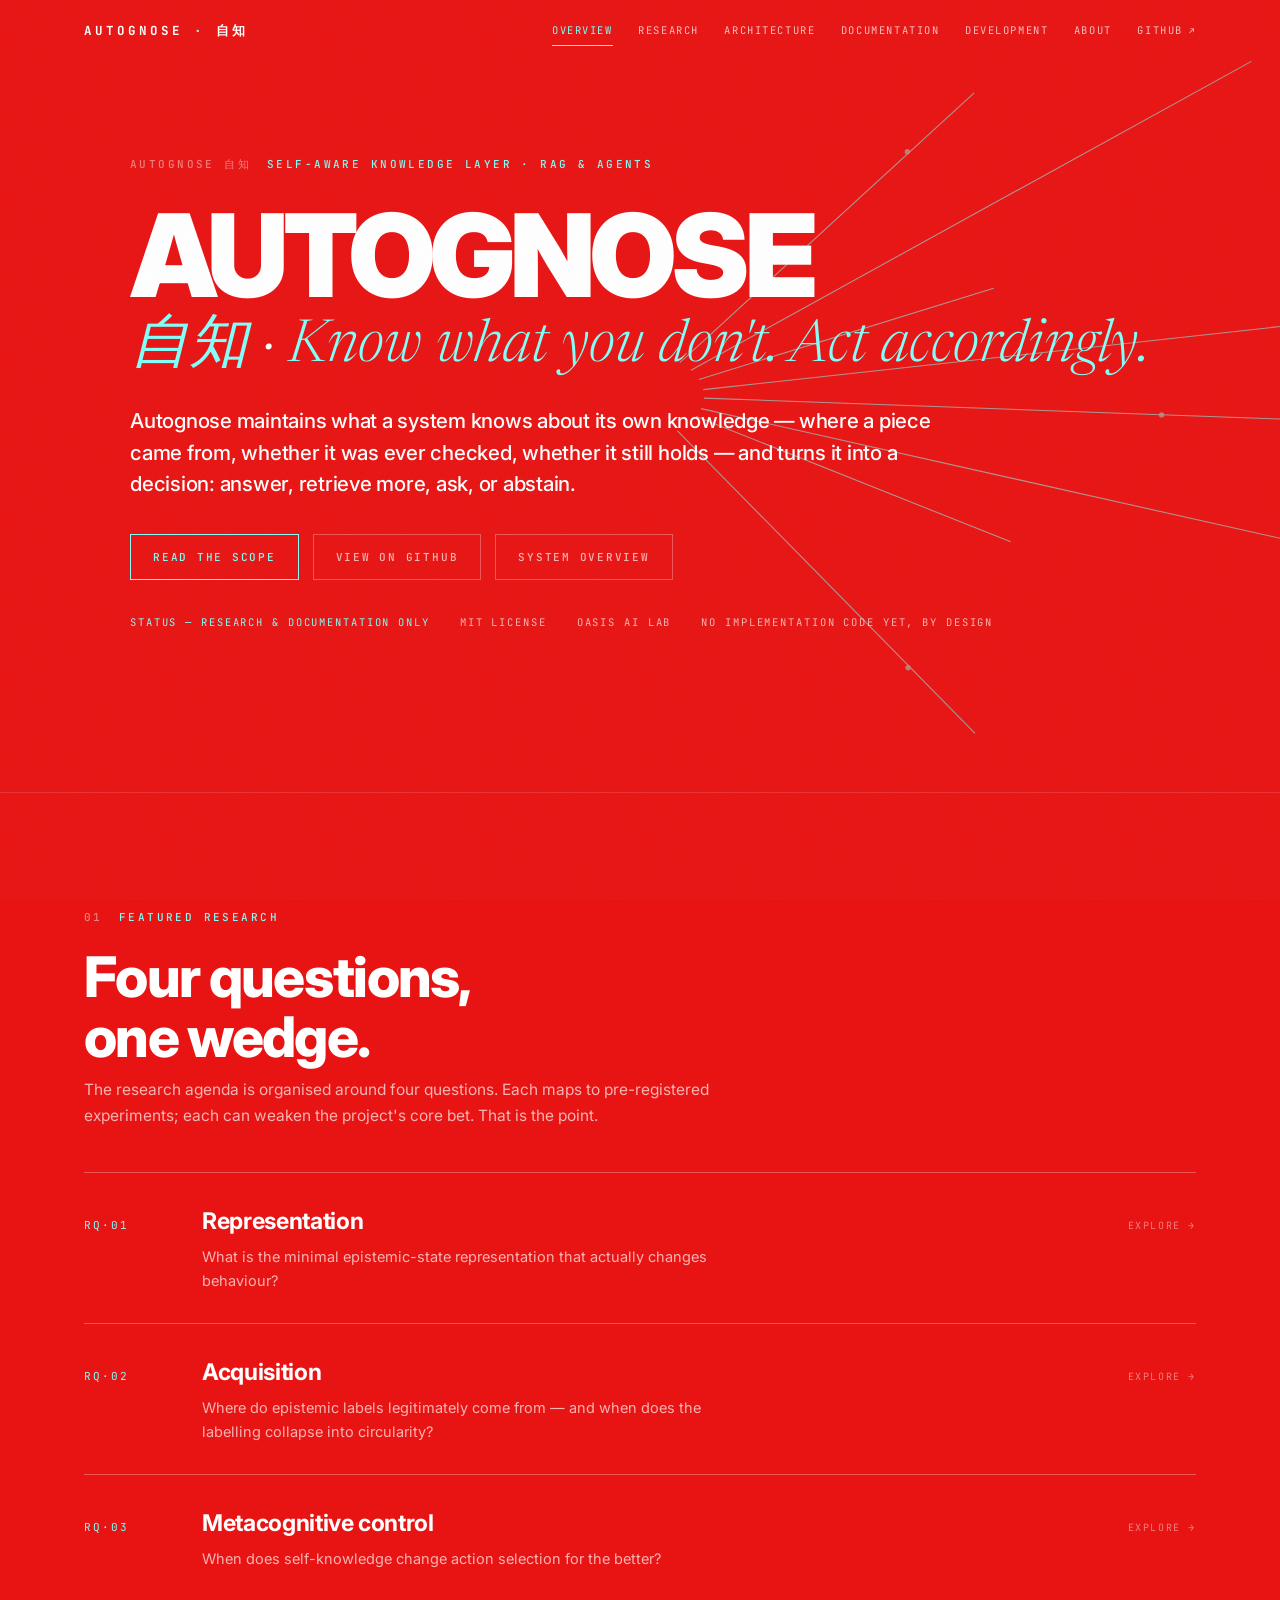
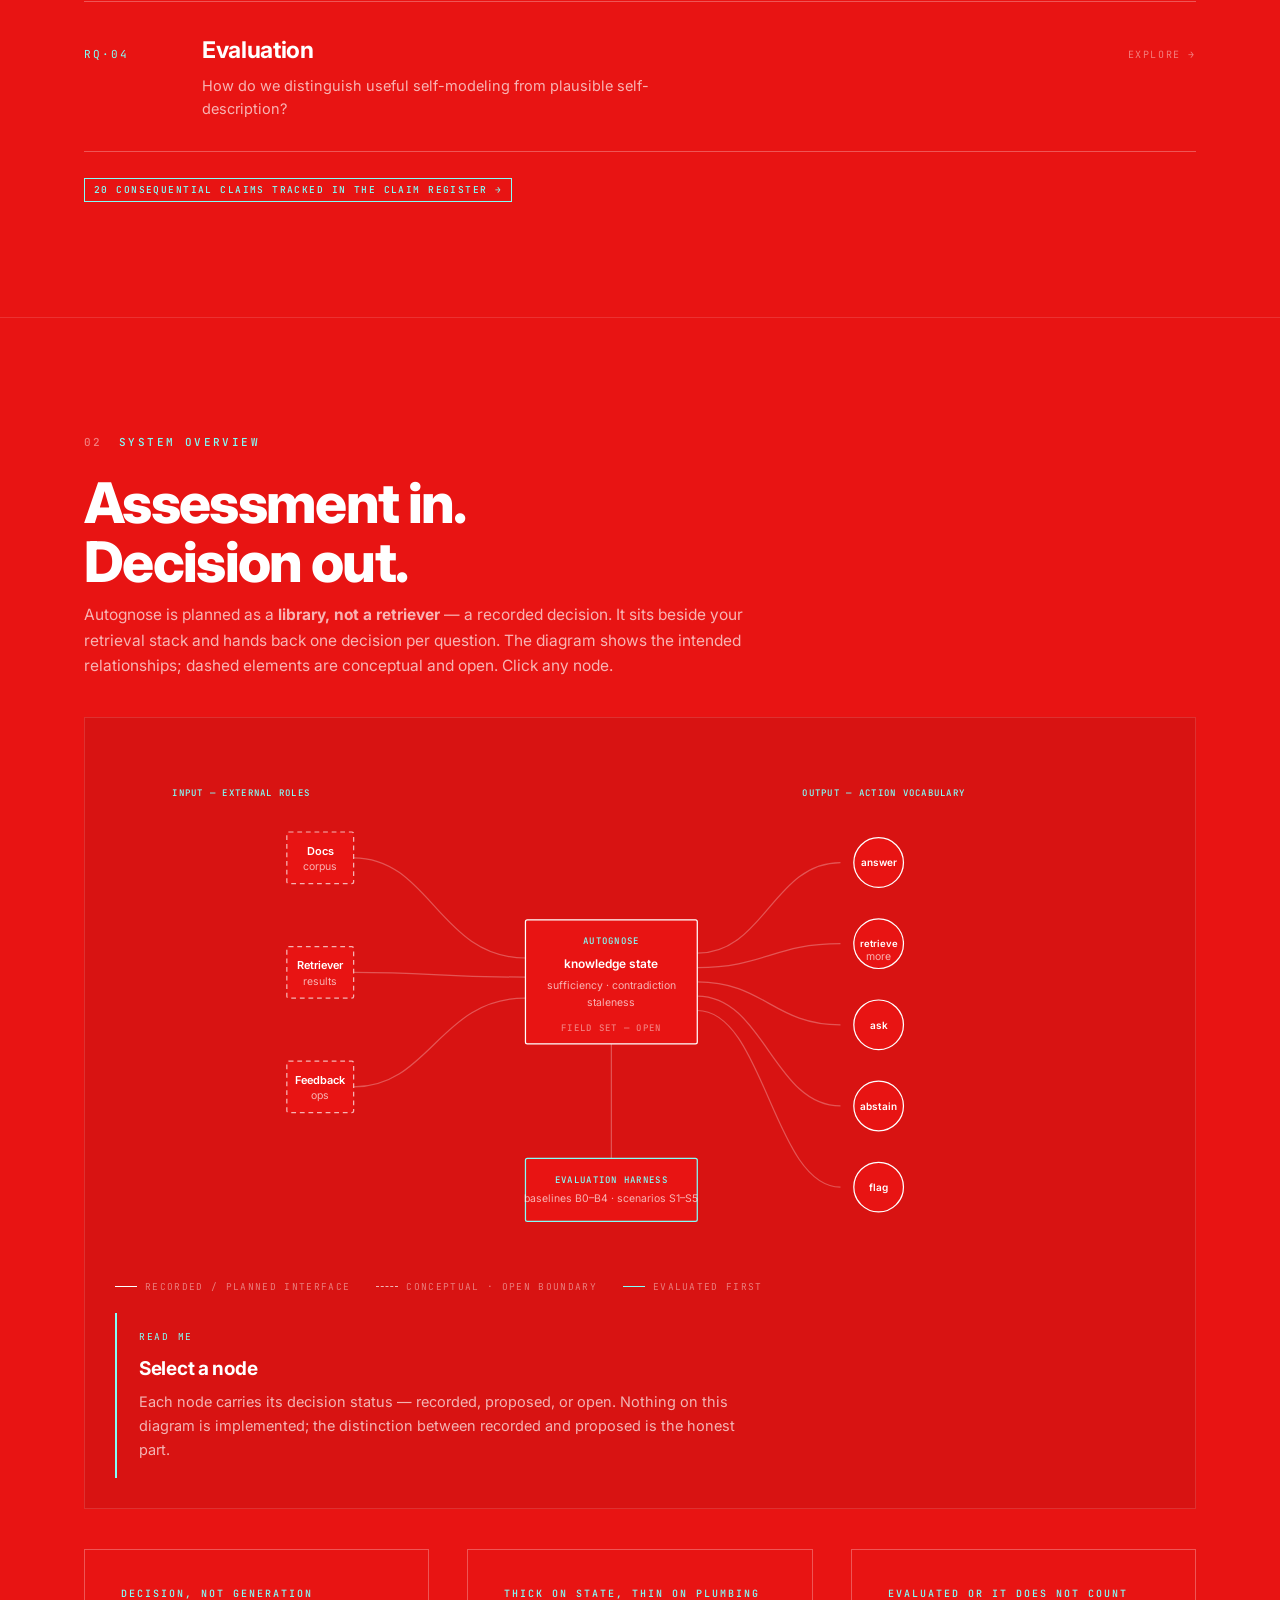
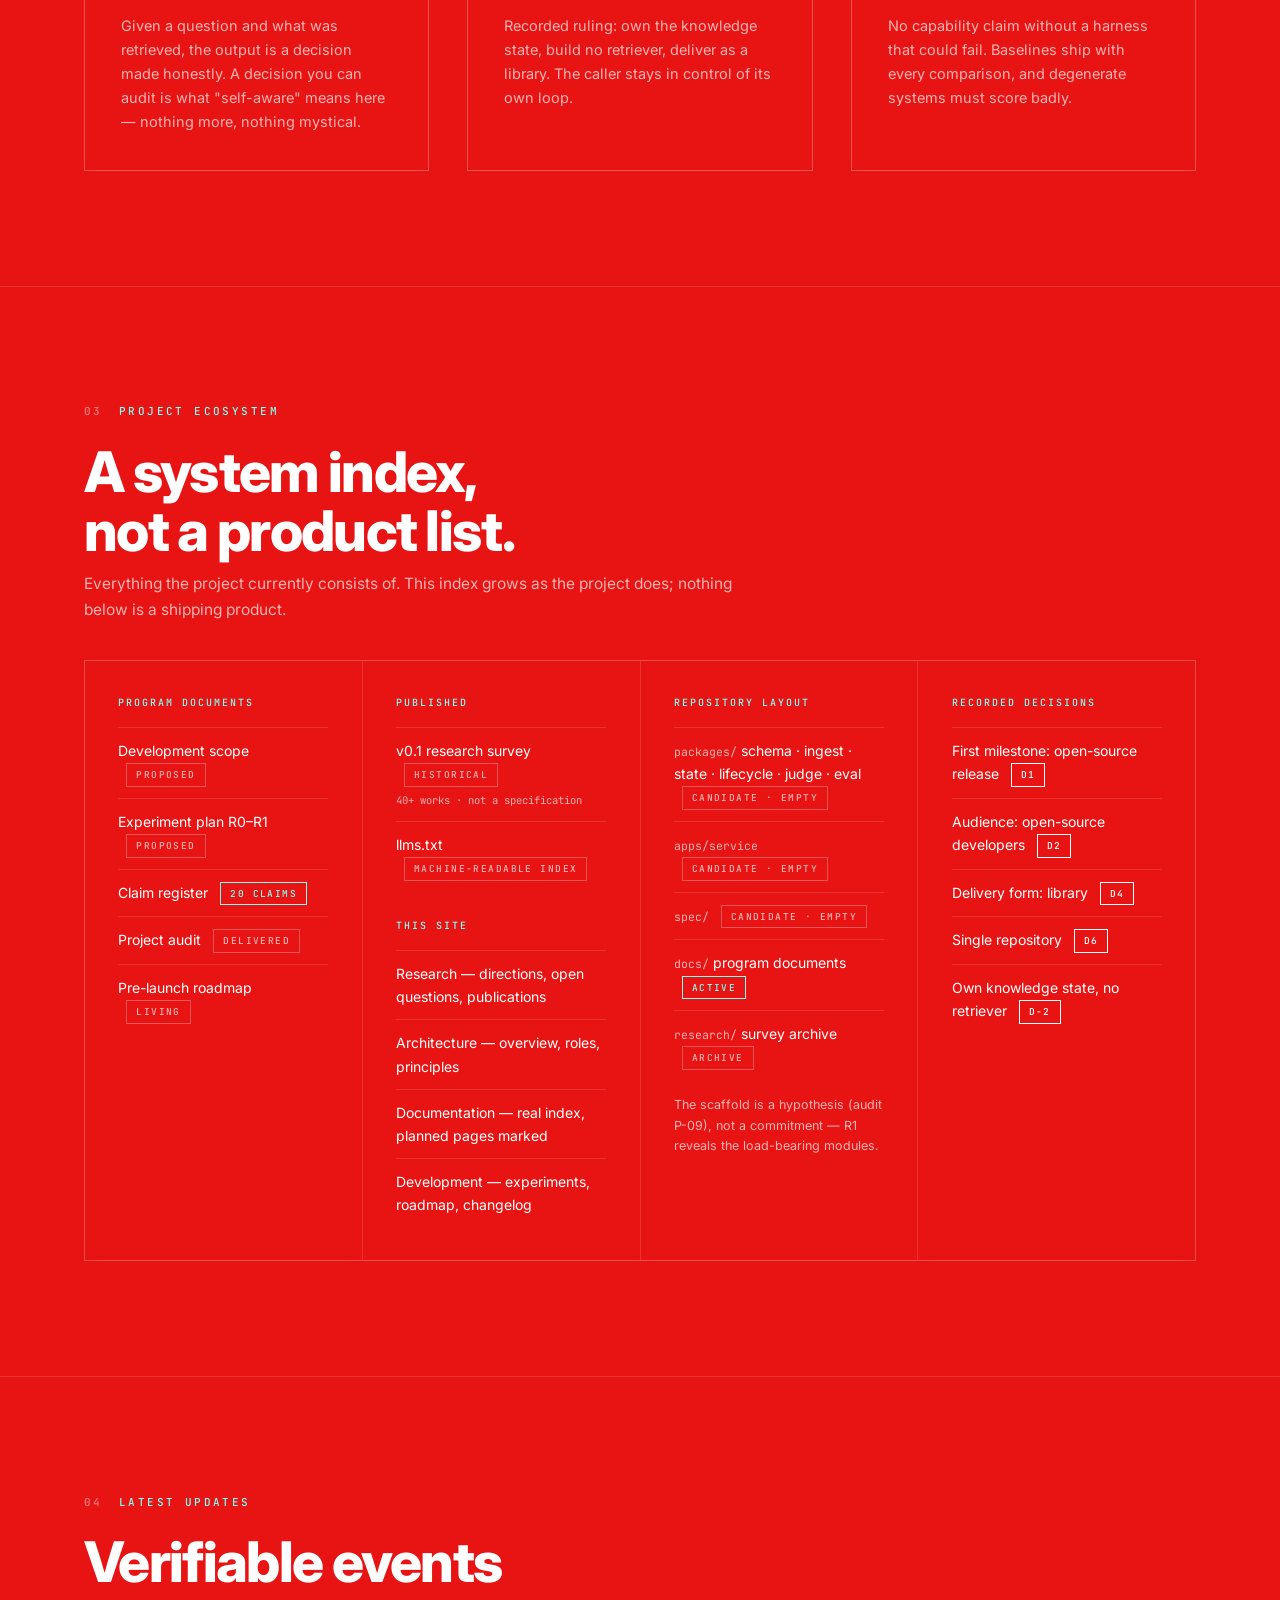
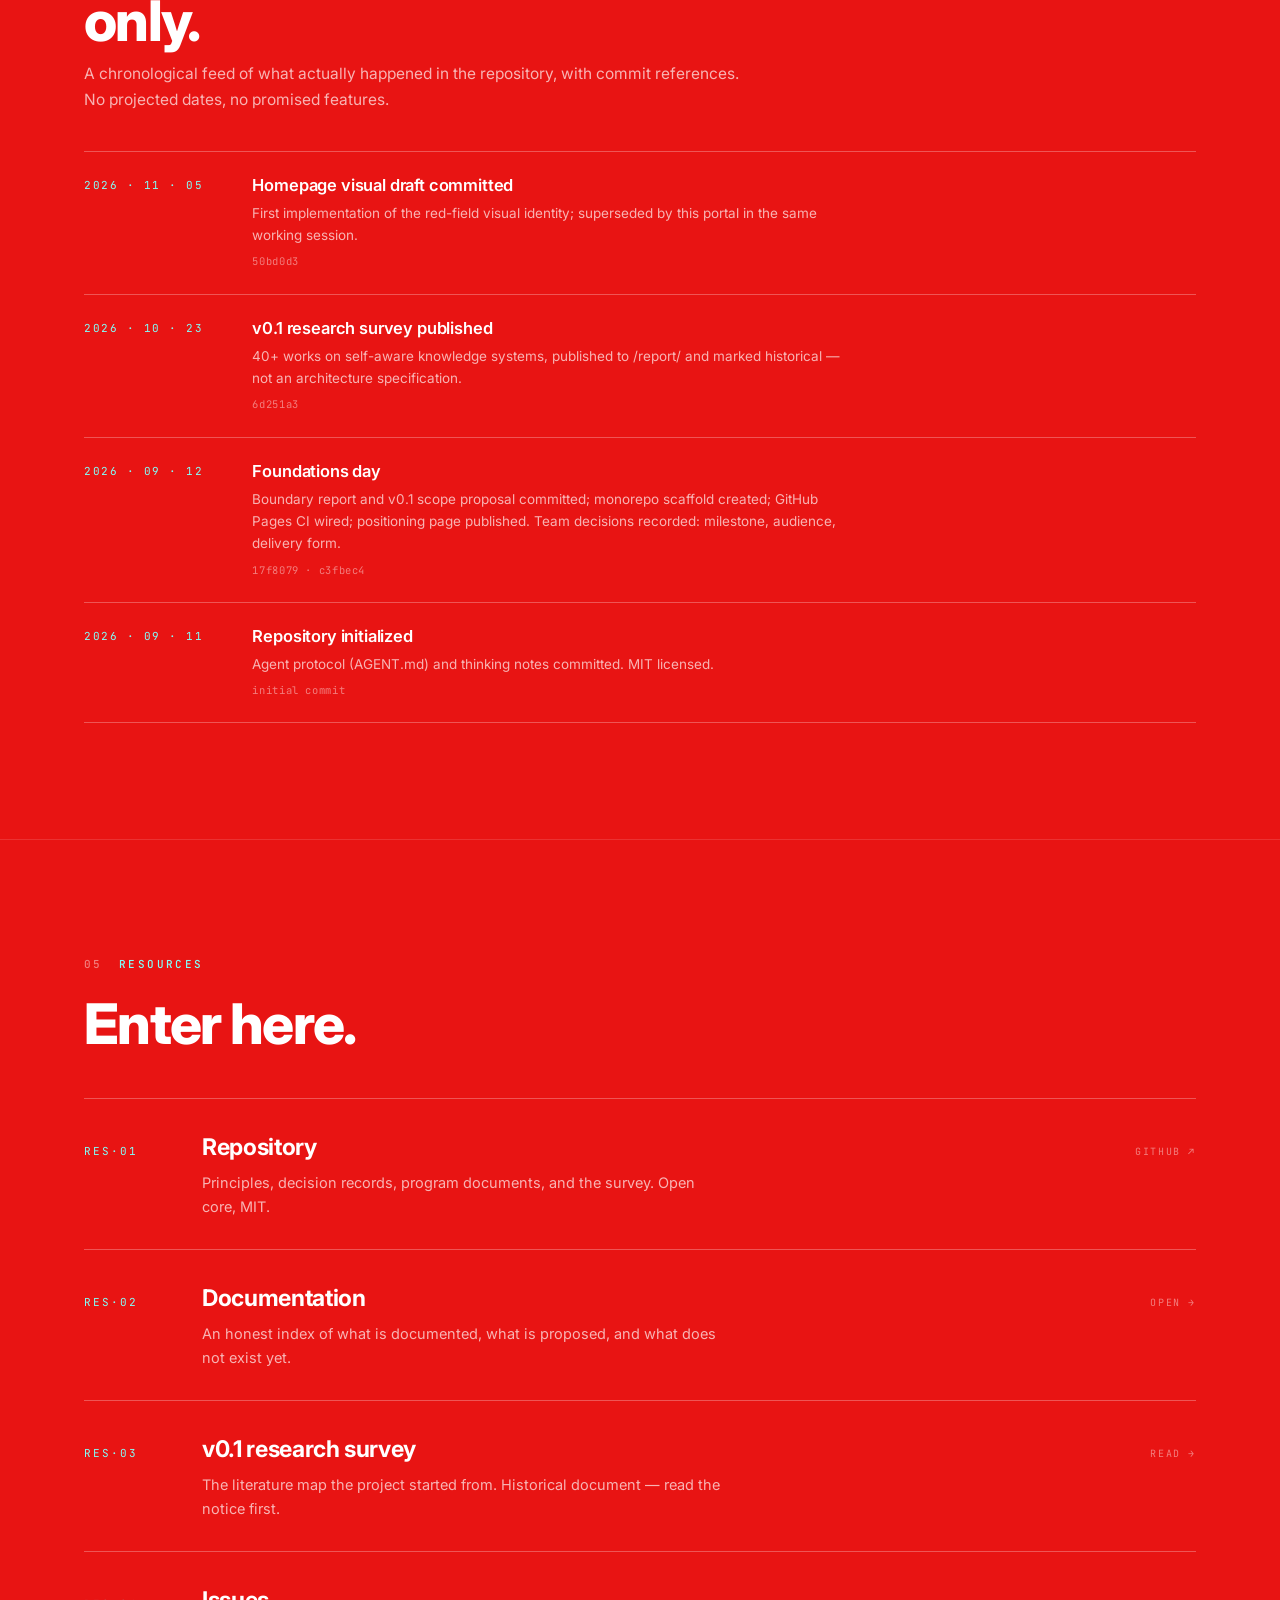
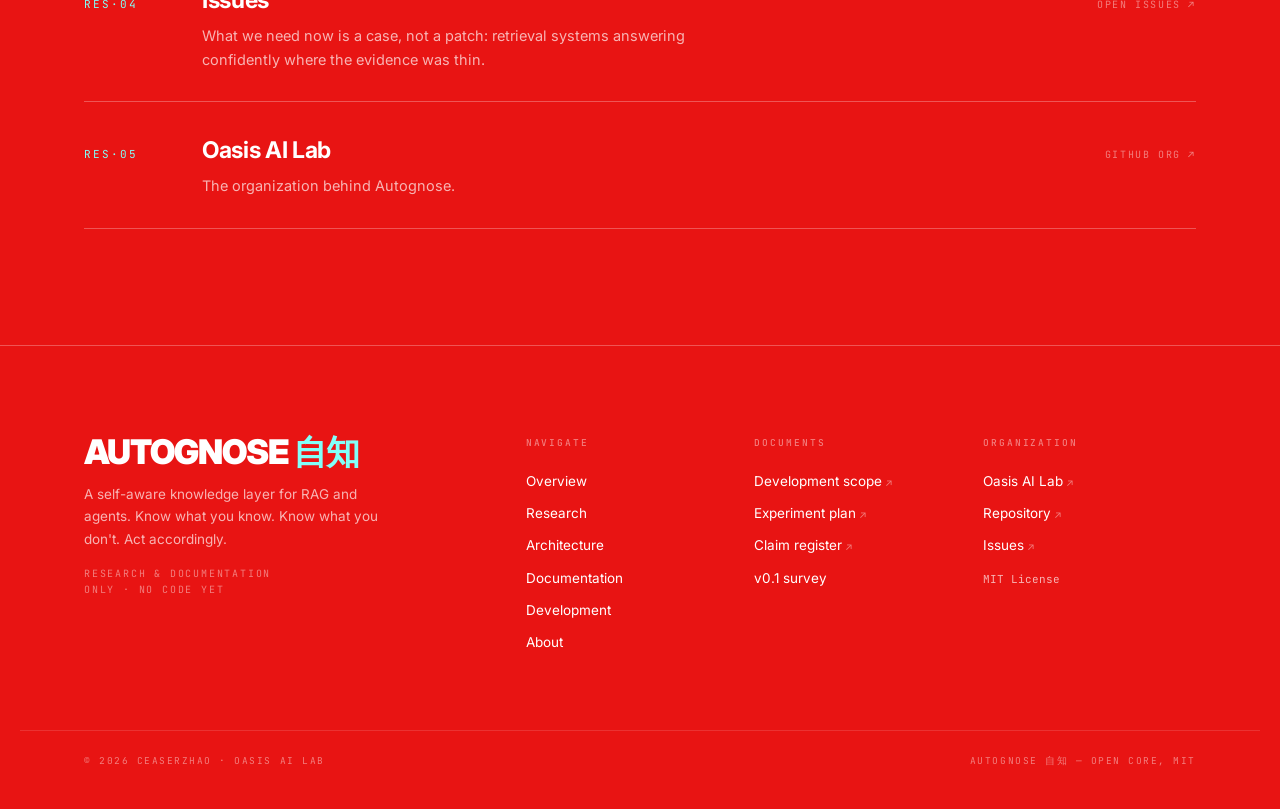
==== commit 7efc1f58: "site: restore the Autognose wordmark as the hero headline" ====
--- a/site/index.html
+++ b/site/index.html
@@ -14,8 +14,8 @@
   <div class="hero-symbol" aria-hidden="true"><svg viewBox="0 0 1200 800" preserveAspectRatio="xMidYMid slice"><g></g></svg></div>
   <div class="wrap hero-inner">
     <p class="kicker rv"><span class="no">Autognose 自知</span> Self-aware knowledge layer · RAG &amp; agents</p>
-    <h1 class="h-display" data-kinetic style="margin-top:28px">Know what you know.</h1>
-    <h1 class="h-display" style="font-size:clamp(30px,4.6vw,64px);color:var(--cyan);text-transform:none;font-family:var(--serif);font-weight:300;letter-spacing:0;font-style:italic;margin-top:10px">Know what you don't. Act accordingly.</h1>
+    <h1 class="h-display" data-kinetic style="margin-top:28px">Autognose</h1>
+    <h1 class="h-display" style="font-size:clamp(30px,4.6vw,64px);color:var(--cyan);text-transform:none;font-family:var(--serif);font-weight:300;letter-spacing:0;font-style:italic;margin-top:10px">自知 <span style="color:var(--white)">·</span> Know what you don't. Act accordingly.</h1>
     <p class="lede rv d3" style="margin-top:30px">
       Autognose maintains what a system knows about its own knowledge — where a piece came from,
       whether it was ever checked, whether it still holds — and turns it into a decision:
